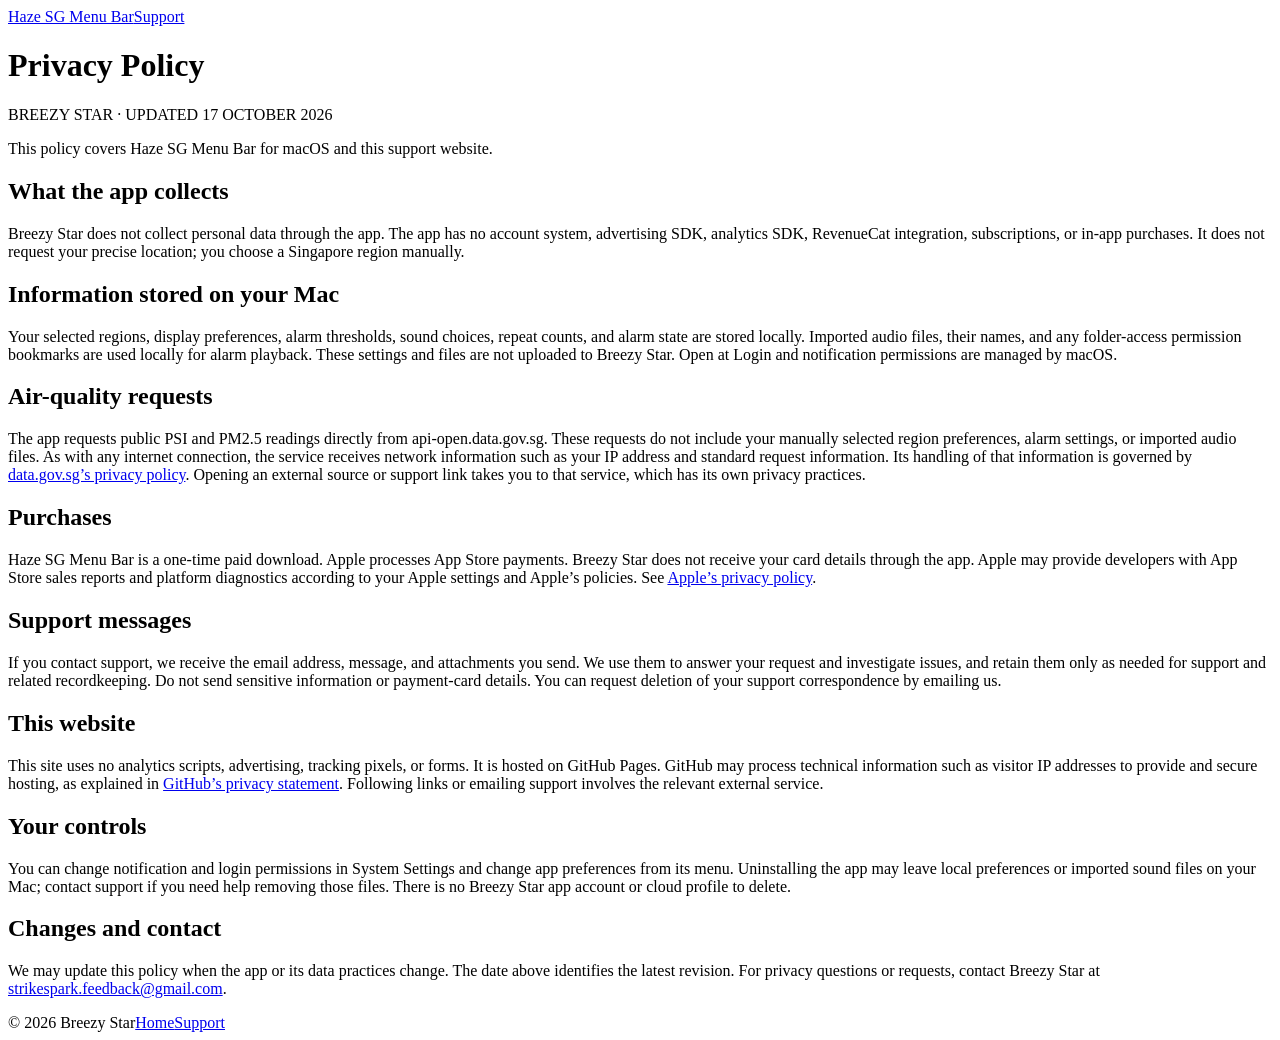
==== privacy.html @ 2ff0ff5b "Publish Haze SG privacy.html" ====
<!doctype html>
<html lang="en"><head><meta charset="utf-8"><meta name="viewport" content="width=device-width,initial-scale=1"><title>Privacy Policy — Haze SG Menu Bar</title><link rel="stylesheet" href="styles.css"></head><body><main class="policy"><nav><a href="./">Haze SG Menu Bar</a><span><a href="./#support">Support</a></span></nav><h1>Privacy Policy</h1><p class="eyebrow">BREEZY STAR · UPDATED 17 OCTOBER 2026</p>
<p>This policy covers Haze SG Menu Bar for macOS and this support website.</p>
<h2>What the app collects</h2><p>Breezy Star does not collect personal data through the app. The app has no account system, advertising SDK, analytics SDK, RevenueCat integration, subscriptions, or in-app purchases. It does not request your precise location; you choose a Singapore region manually.</p>
<h2>Information stored on your Mac</h2><p>Your selected regions, display preferences, alarm thresholds, sound choices, repeat counts, and alarm state are stored locally. Imported audio files, their names, and any folder-access permission bookmarks are used locally for alarm playback. These settings and files are not uploaded to Breezy Star. Open at Login and notification permissions are managed by macOS.</p>
<h2>Air-quality requests</h2><p>The app requests public PSI and PM2.5 readings directly from api-open.data.gov.sg. These requests do not include your manually selected region preferences, alarm settings, or imported audio files. As with any internet connection, the service receives network information such as your IP address and standard request information. Its handling of that information is governed by <a href="https://data.gov.sg/privacy">data.gov.sg’s privacy policy</a>. Opening an external source or support link takes you to that service, which has its own privacy practices.</p>
<h2>Purchases</h2><p>Haze SG Menu Bar is a one-time paid download. Apple processes App Store payments. Breezy Star does not receive your card details through the app. Apple may provide developers with App Store sales reports and platform diagnostics according to your Apple settings and Apple’s policies. See <a href="https://www.apple.com/legal/privacy/">Apple’s privacy policy</a>.</p>
<h2>Support messages</h2><p>If you contact support, we receive the email address, message, and attachments you send. We use them to answer your request and investigate issues, and retain them only as needed for support and related recordkeeping. Do not send sensitive information or payment-card details. You can request deletion of your support correspondence by emailing us.</p>
<h2>This website</h2><p>This site uses no analytics scripts, advertising, tracking pixels, or forms. It is hosted on GitHub Pages. GitHub may process technical information such as visitor IP addresses to provide and secure hosting, as explained in <a href="https://docs.github.com/en/site-policy/privacy-policies/github-general-privacy-statement">GitHub’s privacy statement</a>. Following links or emailing support involves the relevant external service.</p>
<h2>Your controls</h2><p>You can change notification and login permissions in System Settings and change app preferences from its menu. Uninstalling the app may leave local preferences or imported sound files on your Mac; contact support if you need help removing those files. There is no Breezy Star app account or cloud profile to delete.</p>
<h2>Changes and contact</h2><p>We may update this policy when the app or its data practices change. The date above identifies the latest revision. For privacy questions or requests, contact Breezy Star at <a href="mailto:strikespark.feedback@gmail.com?subject=Haze%20SG%20Privacy">strikespark.feedback@gmail.com</a>.</p>
<footer><span>© 2026 Breezy Star</span><a href="./">Home</a><a href="./#support">Support</a></footer></main></body></html>
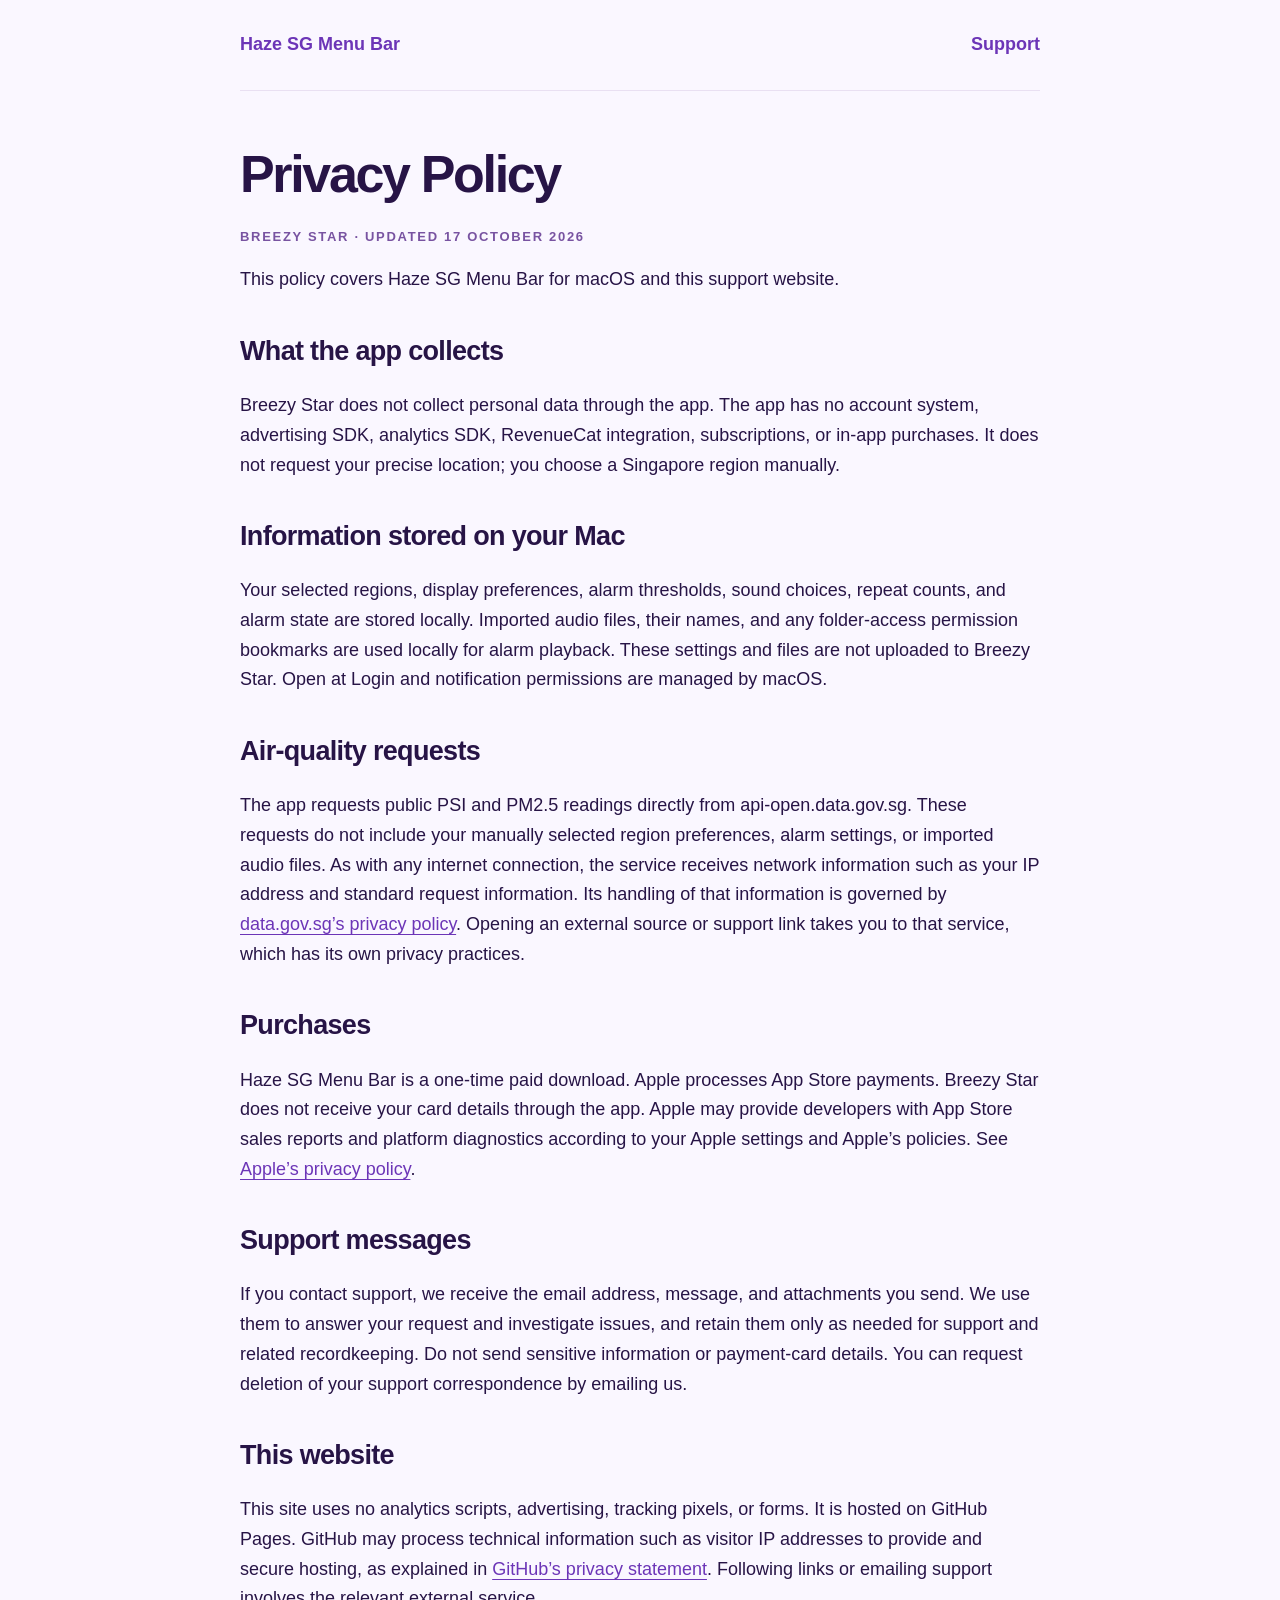
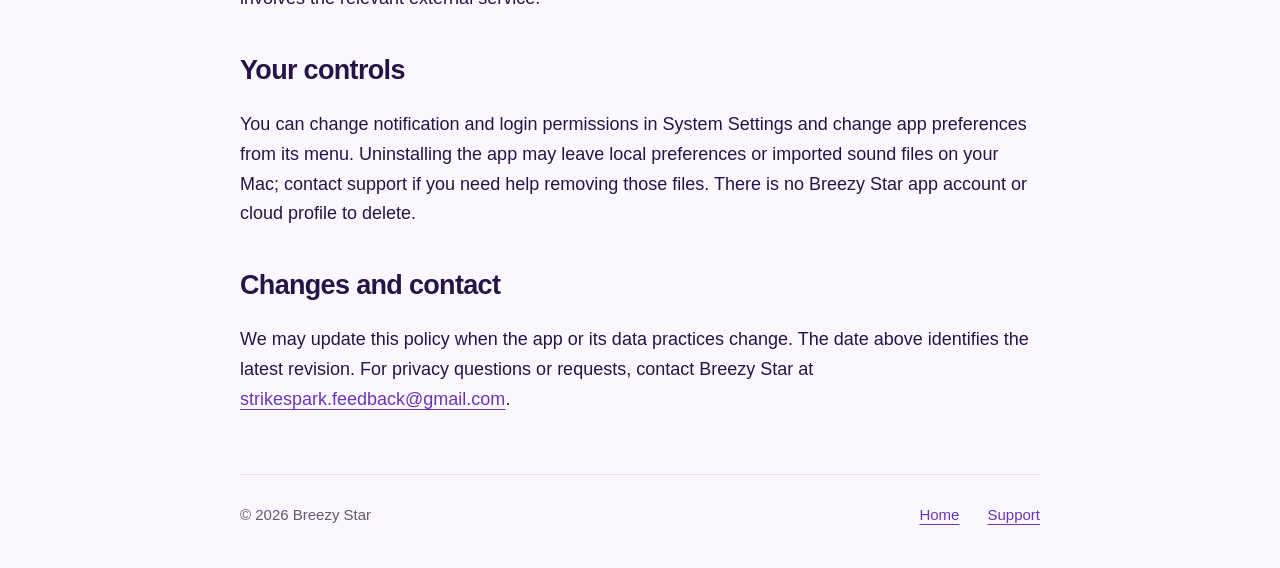
==== commit 294a059b: "Correct data provider privacy policy link" ====
--- a/privacy.html
+++ b/privacy.html
@@ -3,7 +3,7 @@
 <p>This policy covers Haze SG Menu Bar for macOS and this support website.</p>
 <h2>What the app collects</h2><p>Breezy Star does not collect personal data through the app. The app has no account system, advertising SDK, analytics SDK, RevenueCat integration, subscriptions, or in-app purchases. It does not request your precise location; you choose a Singapore region manually.</p>
 <h2>Information stored on your Mac</h2><p>Your selected regions, display preferences, alarm thresholds, sound choices, repeat counts, and alarm state are stored locally. Imported audio files, their names, and any folder-access permission bookmarks are used locally for alarm playback. These settings and files are not uploaded to Breezy Star. Open at Login and notification permissions are managed by macOS.</p>
-<h2>Air-quality requests</h2><p>The app requests public PSI and PM2.5 readings directly from api-open.data.gov.sg. These requests do not include your manually selected region preferences, alarm settings, or imported audio files. As with any internet connection, the service receives network information such as your IP address and standard request information. Its handling of that information is governed by <a href="https://data.gov.sg/privacy">data.gov.sg’s privacy policy</a>. Opening an external source or support link takes you to that service, which has its own privacy practices.</p>
+<h2>Air-quality requests</h2><p>The app requests public PSI and PM2.5 readings directly from api-open.data.gov.sg. These requests do not include your manually selected region preferences, alarm settings, or imported audio files. As with any internet connection, the service receives network information such as your IP address and standard request information. Its handling of that information is governed by <a href="https://developers.data.gov.sg/privacy-and-terms">data.gov.sg’s privacy policy</a>. Opening an external source or support link takes you to that service, which has its own privacy practices.</p>
 <h2>Purchases</h2><p>Haze SG Menu Bar is a one-time paid download. Apple processes App Store payments. Breezy Star does not receive your card details through the app. Apple may provide developers with App Store sales reports and platform diagnostics according to your Apple settings and Apple’s policies. See <a href="https://www.apple.com/legal/privacy/">Apple’s privacy policy</a>.</p>
 <h2>Support messages</h2><p>If you contact support, we receive the email address, message, and attachments you send. We use them to answer your request and investigate issues, and retain them only as needed for support and related recordkeeping. Do not send sensitive information or payment-card details. You can request deletion of your support correspondence by emailing us.</p>
 <h2>This website</h2><p>This site uses no analytics scripts, advertising, tracking pixels, or forms. It is hosted on GitHub Pages. GitHub may process technical information such as visitor IP addresses to provide and secure hosting, as explained in <a href="https://docs.github.com/en/site-policy/privacy-policies/github-general-privacy-statement">GitHub’s privacy statement</a>. Following links or emailing support involves the relevant external service.</p>
--- a/styles.css
+++ b/styles.css
@@ -0,0 +1 @@
+:root{color-scheme:light;--ink:#271446;--muted:#665773;--line:#e9e0f2}*{box-sizing:border-box}html{scroll-behavior:smooth}body{margin:0;background:#faf7ff;color:var(--ink);font:18px/1.65 -apple-system,BlinkMacSystemFont,"Segoe UI",sans-serif}main{max-width:1160px;margin:auto;padding:0 30px}nav{display:flex;justify-content:space-between;align-items:center;padding:30px 0;border-bottom:1px solid var(--line);font-weight:650}a{color:#6c35b7;text-underline-offset:4px}nav a{text-decoration:none}nav span{display:flex;gap:26px}header{text-align:center;padding:72px 20px 60px}.icon{border:7px solid white;border-radius:30px;box-shadow:0 12px 40px #59358422}.eyebrow{font-size:13px;letter-spacing:.13em;font-weight:750;color:#7853a1}h1{font-size:clamp(42px,6vw,74px);letter-spacing:-.045em;line-height:1.08;margin:24px 0}h2{line-height:1.25;letter-spacing:-.025em}.lead{max-width:700px;margin:26px auto;font-size:23px;color:var(--muted)}.purchase{font-weight:650}.button{display:inline-block;background:#6537a4;color:white;border-radius:14px;padding:12px 24px;text-decoration:none;margin-top:12px}.hero{width:100%;height:auto;border-radius:22px;box-shadow:0 18px 65px #36175b20}.grid{display:grid;grid-template-columns:repeat(3,1fr);gap:32px;padding:60px 0}.grid article{padding:6px 10px}.grid p{color:var(--muted)}section#support{padding:40px 0 70px;max-width:860px;margin:auto;scroll-margin-top:30px}details{border-bottom:1px solid var(--line);padding:21px 0}summary{cursor:pointer;font-weight:650}details p{color:var(--muted)}footer{display:flex;gap:28px;flex-wrap:wrap;border-top:1px solid var(--line);padding:28px 0 40px;font-size:15px;color:var(--muted)}footer span{margin-right:auto}.policy{max-width:860px}.policy h1{font-size:52px;margin-top:55px}.policy h2{margin-top:40px}.policy footer{margin-top:60px}@media(max-width:700px){main{padding:0 20px}header{padding:50px 0}.grid{grid-template-columns:1fr;gap:16px}.lead{font-size:20px}nav span{gap:16px}}
